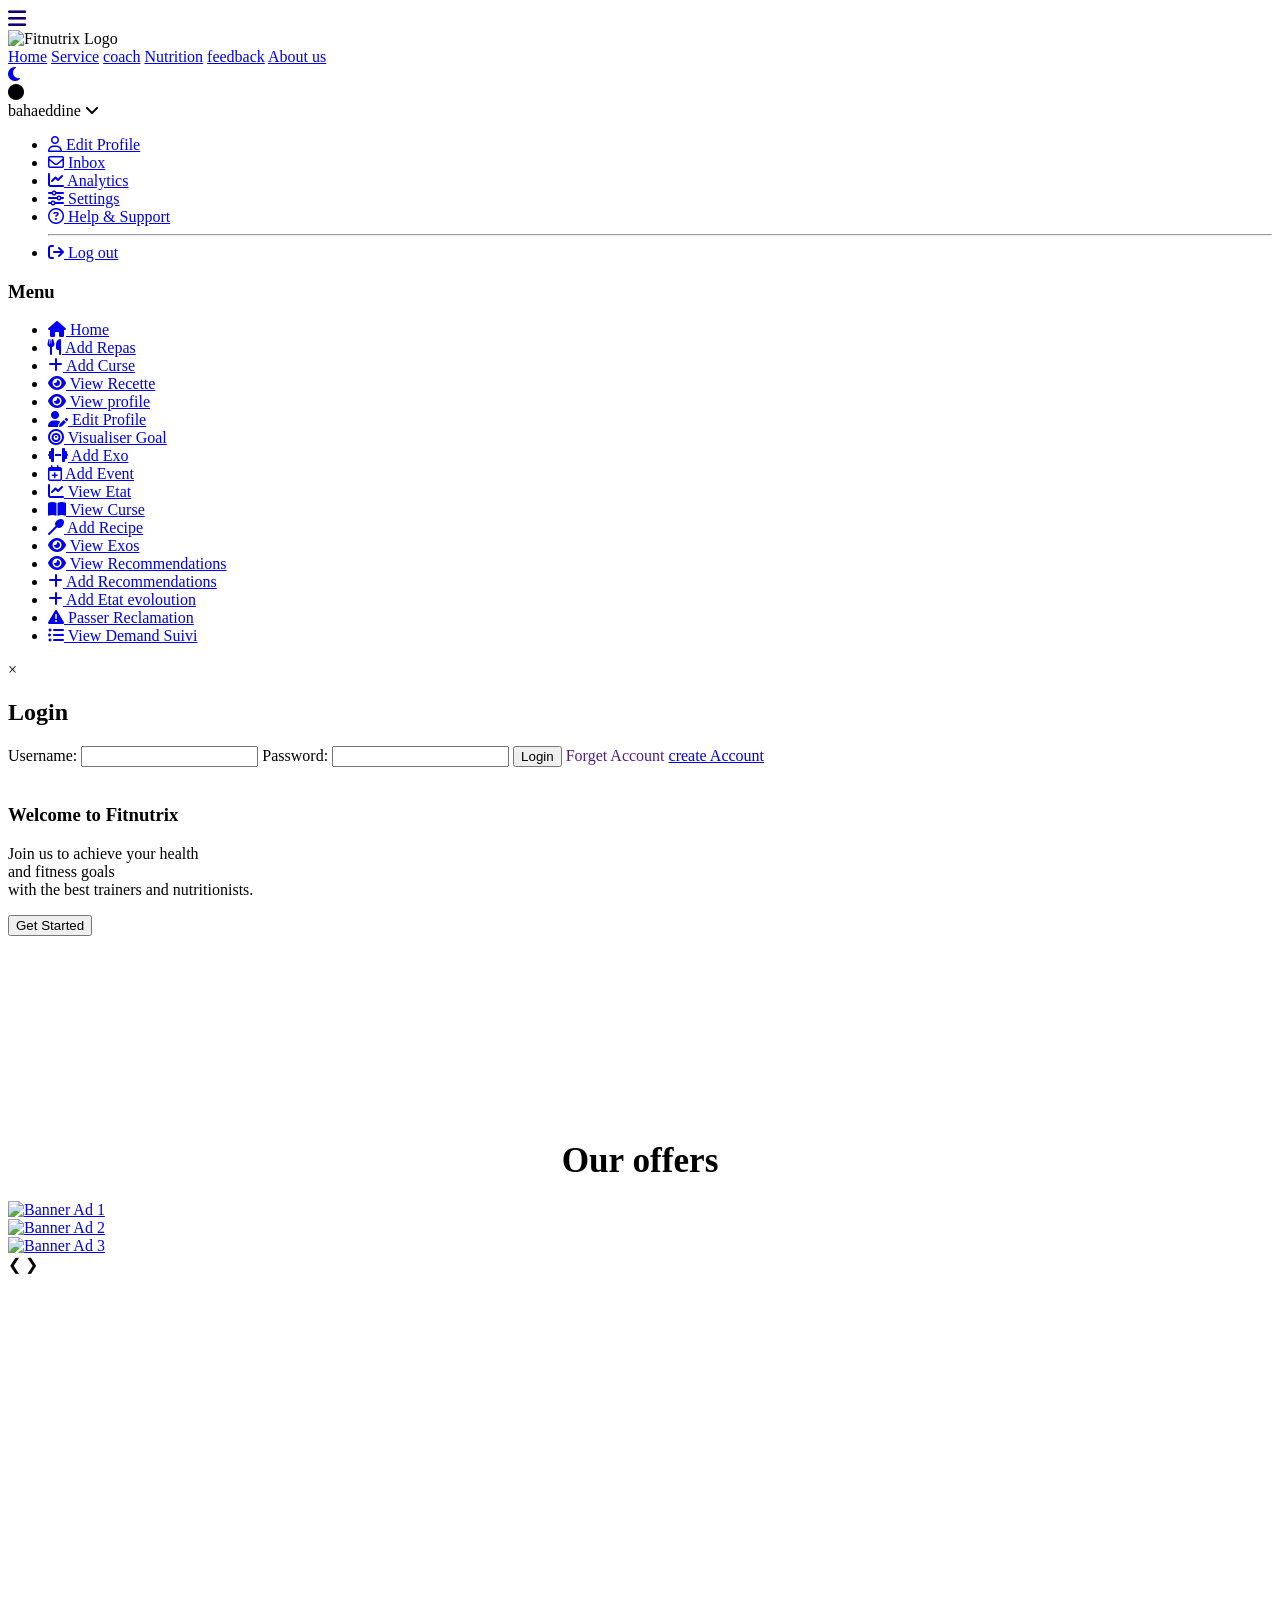
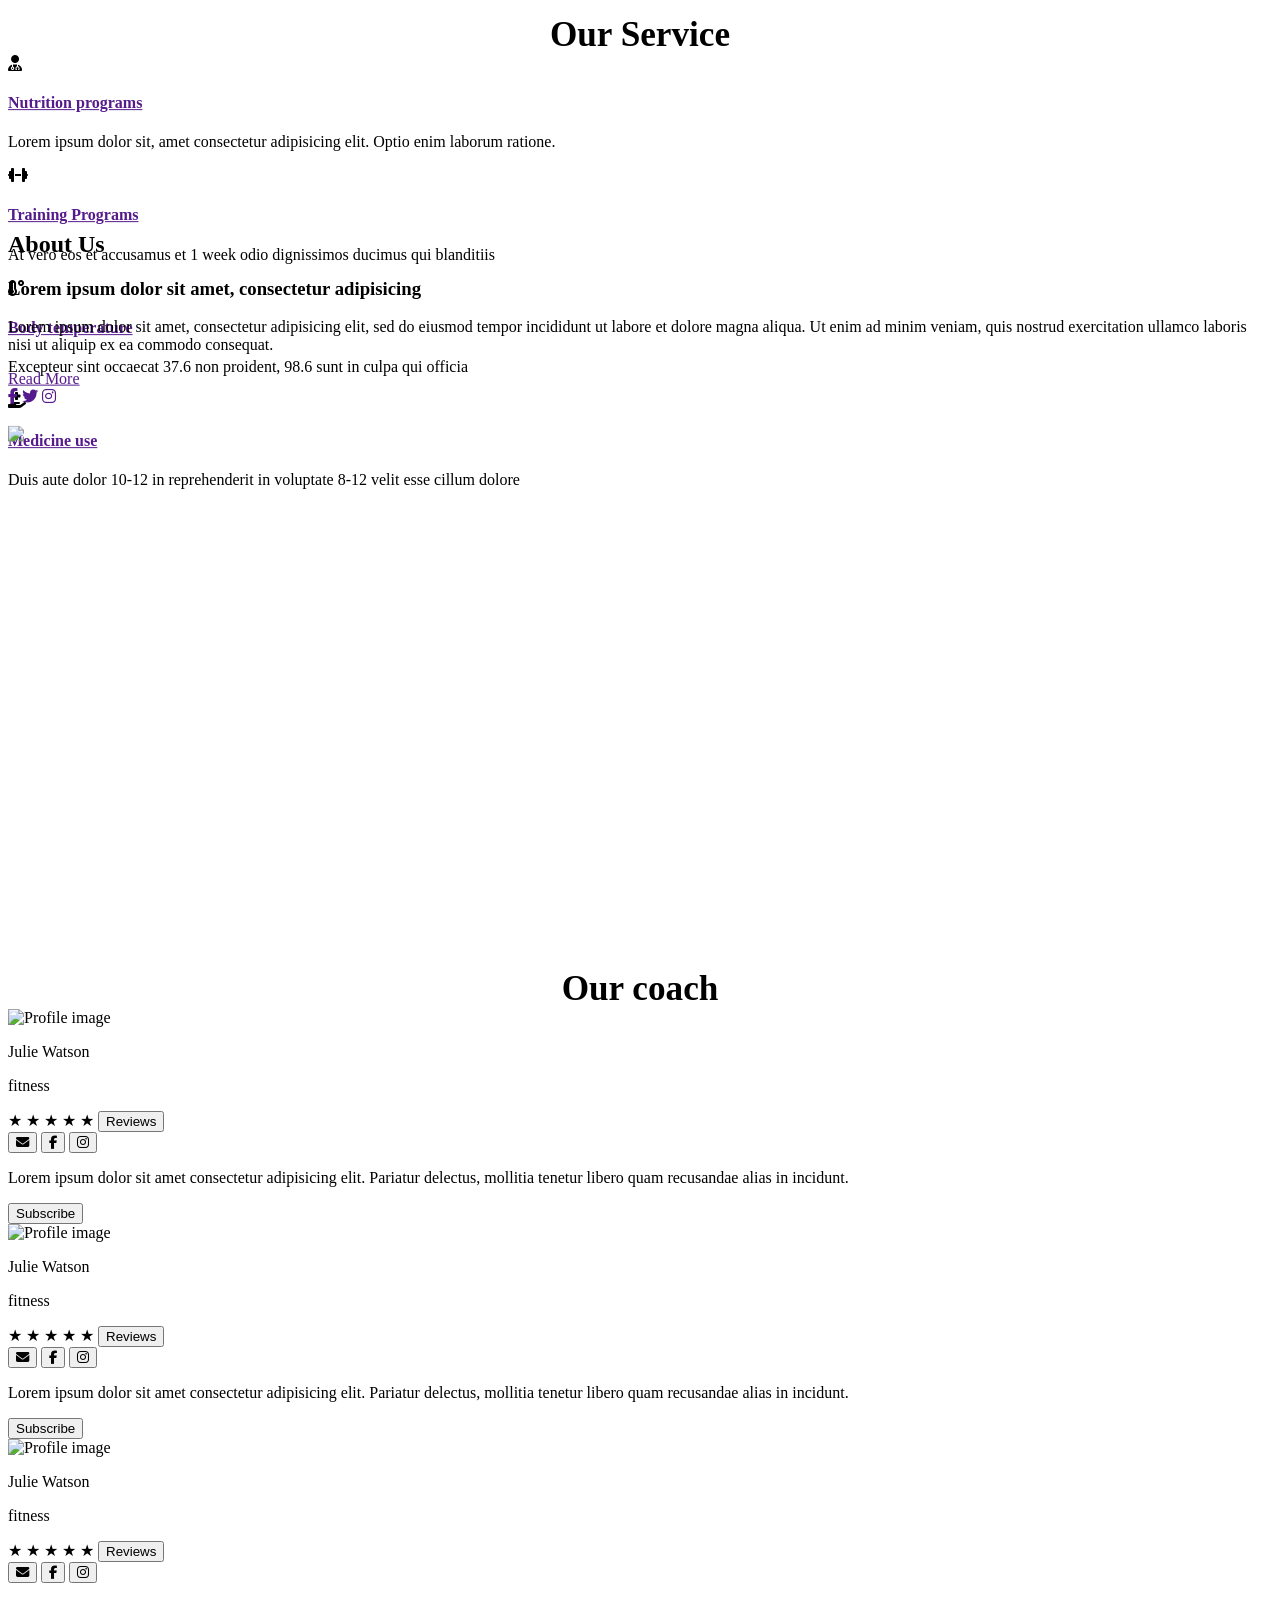
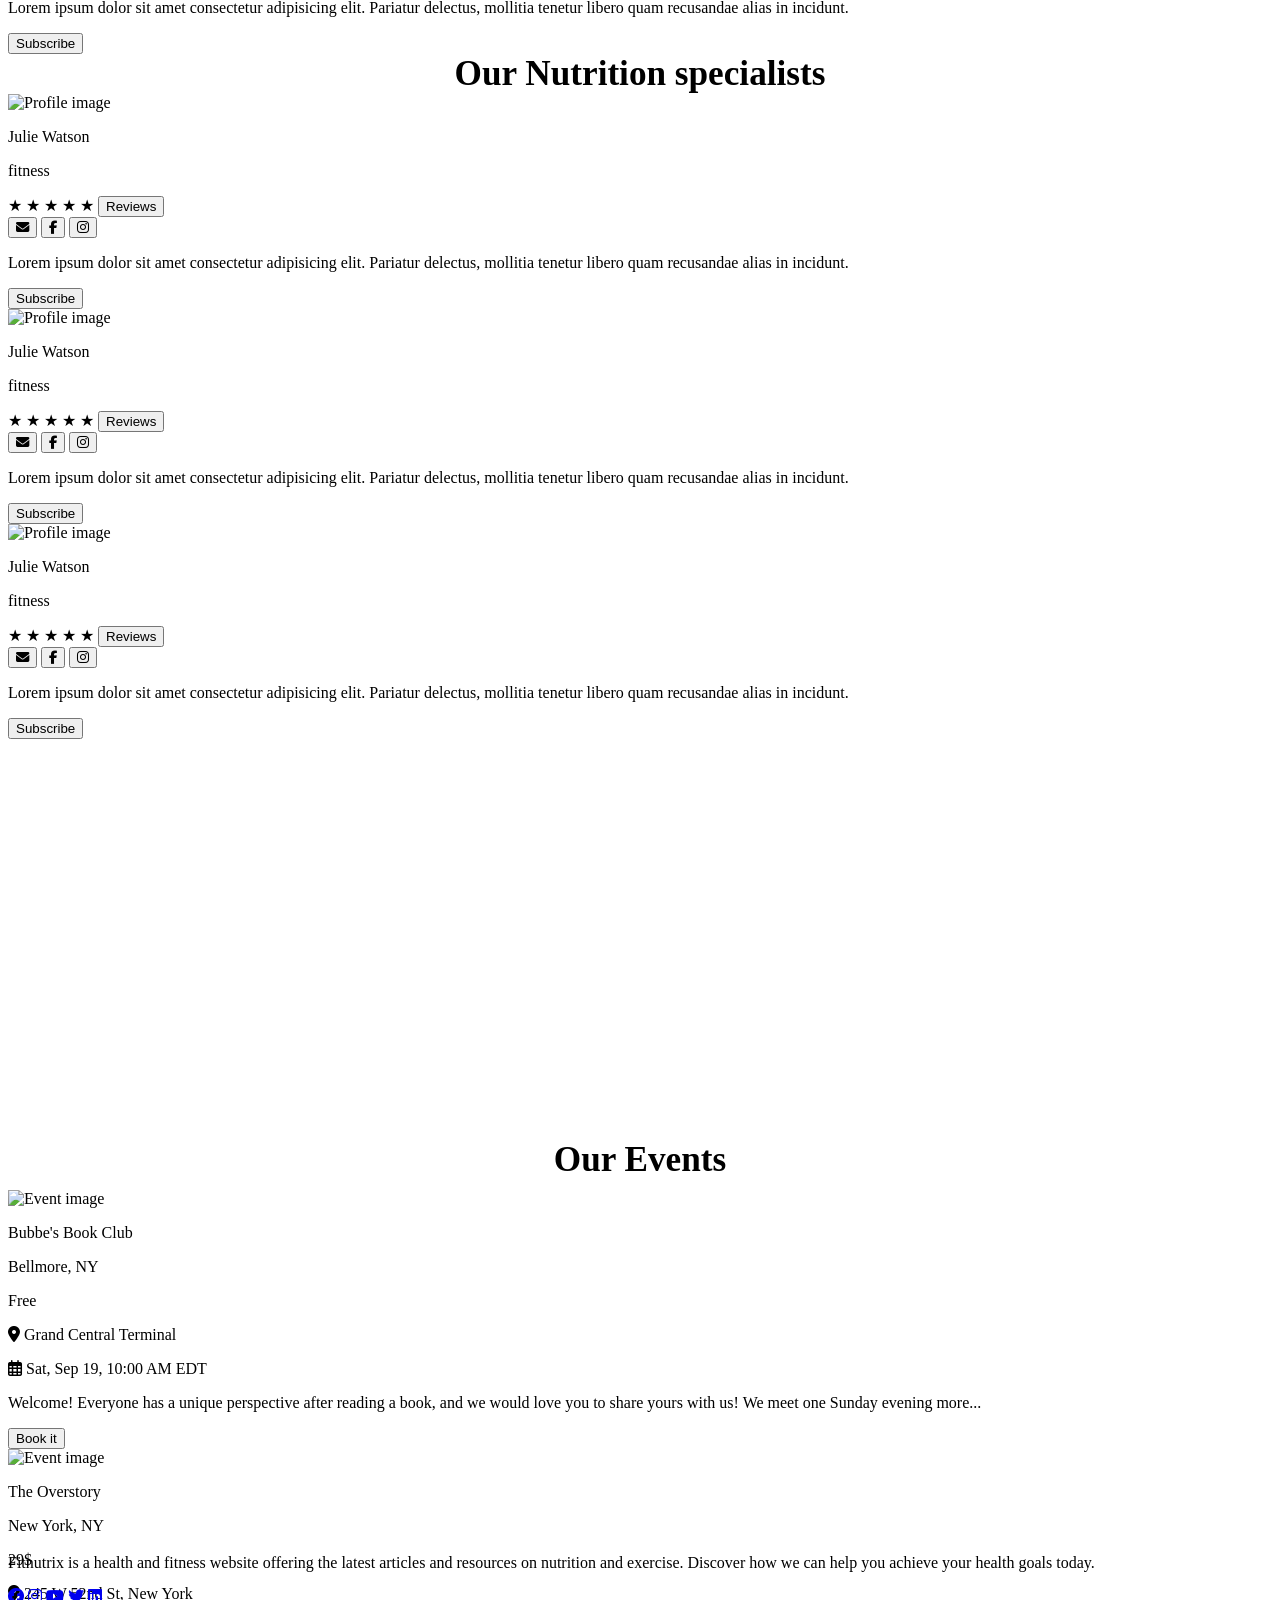
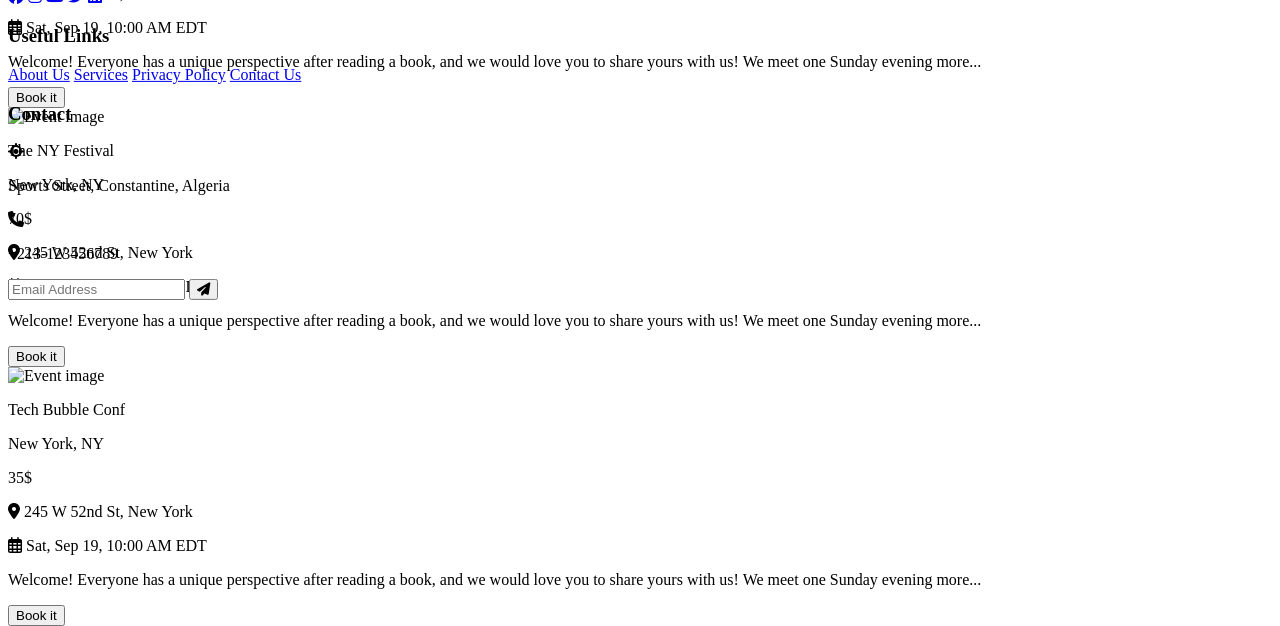
==== index user.html @ 0c9fa0c2 "Add files via upload" ====
<!DOCTYPE html>
<html lang="en">

<head>
  <meta charset="UTF-8">
  <meta name="viewport" content="width=device-width, initial-scale=1.0">
  <link href='https://unpkg.com/css.gg@2.0.0/icons/css/log-in.css' rel='stylesheet'>
  <link href='https://unpkg.com/css.gg@2.0.0/icons/css/user-add.css' rel='stylesheet'>
  <link rel="preconnect" href="https://fonts.googleapis.com">
  <link rel="preconnect" href="https://fonts.gstatic.com" crossorigin>
  <link
    href="https://fonts.googleapis.com/css2?family=Acme&family=Playfair+Display:ital,wght@0,400..900;1,400..900&display=swap"
    rel="stylesheet">
  <link rel="stylesheet" href="https://cdnjs.cloudflare.com/ajax/libs/font-awesome/6.4.0/css/all.min.css">
  <link rel="stylesheet" href="https://unpkg.com/aos@next/dist/aos.css" />

  <link rel="stylesheet" href="/styles/style.css">
  <link rel="shortcut icon" href="/svg/logo.svg" type="image/x-icon">
  <title>Fitnutrix</title>
</head>

<body>
  <header>
    <div class="logomenu">
      <div id="menu-bar" style="z-index: 1000;"><i class="fas fa-bars" style="color: rgb(21, 1, 109);
        font-size: 1.3em;"></i>
        </div>
      <img src="/svg/logo.svg" alt="Fitnutrix Logo" class="logo">

    </div>
  
    
    
    <nav>
      <a href="#home">Home</a>
      <a href="#service">Service</a>
      <a href="#products">coach</a>
      <a href="#products">Nutrition</a>
      <a href="#products">feedback</a>
      <a href="#about">About us</a>
    </nav>

    <div class="profile-dropdown">
      <a href="#" id="mode-toggle" style="text-decoration: none;">
        <i class="fas fa-moon"></i> <!-- أيقونة الوضع الليلي -->
      </a>
      <div onclick="toggle()" class="profile-dropdown-btn">
        <div class="profile-img">
          <i class="fa-solid fa-circle"></i>
        </div>

        <span>bahaeddine
          <i class="fa-solid fa-angle-down"></i>
        </span>
      </div>

      <ul class="profile-dropdown-list">
        <li class="profile-dropdown-list-item">
          <a href="#">
            <i class="fa-regular fa-user"></i>
            Edit Profile
          </a>
        </li>

        <li class="profile-dropdown-list-item">
          <a href="#">
            <i class="fa-regular fa-envelope"></i>
            Inbox
          </a>
        </li>

        <li class="profile-dropdown-list-item">
          <a href="#">
            <i class="fa-solid fa-chart-line"></i>
            Analytics
          </a>
        </li>

        <li class="profile-dropdown-list-item">
          <a href="#">
            <i class="fa-solid fa-sliders"></i>
            Settings
          </a>
        </li>

        <li class="profile-dropdown-list-item">
          <a href="#">
            <i class="fa-regular fa-circle-question"></i>
            Help & Support
          </a>
        </li>
        <hr />

        <li class="profile-dropdown-list-item">
          <a href="#">
            <i class="fa-solid fa-arrow-right-from-bracket"></i>
            Log out
          </a>
        </li>
      </ul>
     
    </div>
  
  </header>
  <aside class="sidebar">

    <div class="sidebar-header">
      
            <h3>Menu</h3>

        </span>
    </div>
    <ul class="sidebar-menu">
      <li><a href="/user/index user.html"><i class="fas fa-home"></i> Home</a></li>
      <li><a href="/client interface/add repas.html"><i class="fas fa-utensils"></i> Add Repas</a></li>
      <li><a href="/client interface/ajouter curse.html"><i class="fas fa-plus"></i> Add Curse</a></li>
      <li><a href="/client interface/consulter les recette.html"><i class="fas fa-eye"></i> View Recette</a></li>
    <li><a href="/specialiste/consulter client profil.html"><i class="fas fa-eye"></i> View profile</a></li>
      <li><a href="/client interface/son profile.html"><i class="fas fa-user-edit"></i> Edit Profile</a></li>
      <li><a href="/client interface/visualiser goals.html"><i class="fas fa-bullseye"></i> Visualiser Goal</a>
      </li>
      <li><a href="/specialiste/coach/add  exo.html"><i class="fas fa-dumbbell"></i> Add Exo</a></li>
      <li><a href="/specialiste/planification Event.html"><i class="far fa-calendar-plus"></i> Add Event</a></li>
      <li><a href="/specialiste/consulter evolution.html"><i class="fas fa-chart-line"></i> View Etat</a></li>
      <li><a href="/specialiste/nutriontiniste/consulter curse.html"><i class="fas fa-book-open"></i> View
              Curse</a></li>
      <li><a href="/specialiste/nutriontiniste/add recipe.html"><i class="fas fa-utensil-spoon"></i> Add
              Recipe</a></li>
      <li><a href="/client interface/view exo.html"><i class="fas fa-eye"></i> View Exos</a></li>
      <li><a href="/client interface/consulter recomendation.html"><i class="fas fa-eye"></i> View
              Recommendations</a></li>
      <li><a href="/specialiste/add recomendation.html"><i class="fas fa-plus"></i> Add Recommendations</a></li>
      <li><a href="/client interface/save etat.html"><i class="fas fa-plus"></i> Add Etat evoloution</a></li>
      <li><a href="/specialiste/passer reclmation.html"><i class="fas fa-exclamation-triangle"></i> Passer
              Reclamation</a></li>
      <li><a href="/specialiste/view demend suivi .html"><i class="fas fa-list-ul"></i> View Demand Suivi</a></li>
  </ul>

</aside>
 
  <main>
    <div class="chose" id="choose-inscription" style="display: none;">
      <span class="close-btn">&times;</span>
      <a href="sing up client.html"><button>as client</button></a>
      <a href="singup coach.html"><button>as specialists</button></a>
      <a href="signup admin.html"><button>as admin</button></a>
    </div>
    <div class="login-form" id="login-form">
      <span class="close-icon" onclick="closeLoginForm()">&times;</span>
      <h2>Login</h2>
      <form id="login-form">
        <label for="username">Username:</label>
        <input type="text" id="username" name="username" required>
        <label for="password">Password:</label>
        <input type="password" id="password" name="password" required>
        <button type="submit">Login</button>
        <a href="" style="text-decoration: none;" onclick="forgotPassword()">Forget Account</a>
        <a href="sing up.html">create Account</a>
      </form>
      <div class="error-message" id="error-message" style="display: none;"></div>
    </div>

    <div class="intro" >
      <img src="/svg/Online Doctor-rafiki.svg " alt="" class="seqimg">
      <div class="intro-text">
        <h3>Welcome to Fitnutrix</h3>
        <p>
          <div>Join us to achieve your health</div>
          <div>and fitness goals</div>
          <div>with the best trainers and nutritionists.</div>
        </p>
        <button class="get-started-btn">Get Started</button>
      </div>
      <img src="/svg/coah and plyer.svg " alt="" class="firstimg">
    </div>
  </main>
  <br><br><br>
  <section id="banner-ad" data-aos="slide-up">
    <div class="title" style="font-size: 2.2em;
  font-weight: 800;
  text-align: center;
  margin-bottom: 20px;">Our <span class="title-sous">offers</span></div>
    <div class="ad-container">
        <!-- Image Slider -->
        <div class="slideshow-container">
            <!-- Slide 1 -->
            <div class="mySlides fade">
                <a href="#" class="banner-link">
                    <img src="/images/event2.png" alt="Banner Ad 1" class="banner-image">
                </a>
            </div>
            <!-- Slide 2 -->
            <div class="mySlides fade">
                <a href="#" class="banner-link">
                    <img src="/images/event3.png" alt="Banner Ad 2" class="banner-image">
                </a>
            </div>
            <!-- Slide 3 -->
            <div class="mySlides fade">
                <a href="#" class="banner-link">
                    <img src="/images/events.png" alt="Banner Ad 3" class="banner-image">
                </a>
            </div>
        </div>
        <!-- Navigation arrows -->
        <a class="prev" onclick="plusSlides(-1)">&#10094;</a>
        <a class="next" onclick="plusSlides(1)">&#10095;</a>
    </div>
</section>

  <section id="featured-services" class="featured-services" data-aos="slide-up">
    <div class="container">
      <div class="title" style="font-size: 2.2em;
        font-weight: 800;
        text-align: center;">Our <span class="title-sous">Service</span></div>
      <div class="cards">
        <div class="card">
          <div class="service-box">
            <div class="icon"><i class="fas fa-user-md"></i></div>
            <h4 class="title"><a href=""> Nutrition programs </a></h4>
            <p class="description">Lorem ipsum dolor sit, amet consectetur adipisicing elit. Optio enim laborum ratione.</p>
          </div>
        </div>

        <div class="card">
          <div class="service-box">
            <div class="icon"> <i class="fas fa-dumbbell"></i></div>
            <h4 class="title"><a href="">Training Programs</a></h4>
            <p class="description">At vero eos et accusamus et 1 week odio dignissimos ducimus qui blanditiis</p>
          </div>
        </div>

        <div class="card">
          <div class="service-box">
            <div class="icon"><i class="fas fa-temperature-high"></i></div>
            <h4 class="title"><a href="">Body temperature</a></h4>
            <p class="description">Excepteur sint occaecat 37.6 non proident, 98.6 sunt in culpa qui officia</p>
          </div>
        </div>

        <div class="card">
          <div class="service-box">
            <div class="icon"><i class="fas fa-hand-holding-medical"></i></div>
            <h4 class="title"><a href="">Medicine use</a></h4>
            <p class="description">Duis aute dolor 10-12 in reprehenderit in voluptate 8-12 velit esse cillum dolore</p>
          </div>
        </div>
      </div>
    </div>
  </section>
  <section class="section" id="about" data-aos="slide-up">
    <div class="container">
      <div class="content-section">
        <div class="title">
          <h1>About <span class="title-sous">Us</span></h1>
        </div>
        <div class="content">
          <h3>Lorem ipsum dolor sit amet, consectetur adipisicing</h3>
          <p>Lorem ipsum dolor sit amet, consectetur adipisicing elit, sed do eiusmod
            tempor incididunt ut labore et dolore magna aliqua. Ut enim ad minim veniam,
            quis nostrud exercitation ullamco laboris nisi ut aliquip ex ea commodo
            consequat.</p>
          <div class="button">
            <a href="">Read More</a>
          </div>
        </div>
        <div class="social">
          <a href=""><i class="fab fa-facebook-f"></i></a>
          <a href=""><i class="fab fa-twitter"></i></a>
          <a href=""><i class="fab fa-instagram"></i></a>
        </div>
      </div>
      <div class="image-section" data-aos="slide-up">
        <img src="/images/about us.jpg ">
      </div>
    </div>
  </section>
  <br><br><br>
  <section id="trainers" data-aos="slide-up">
    <div class="title" style="font-size: 2.2em;
  font-weight: 800;
  text-align: center;">Our <span class="title-sous">coach</span></div>
    <div class="slide-container">
      <div class="slide-content">
        <div class="card-wrapper">
          <div class="card">
            <div class="card-image">
              <img src="/images/coach1.png" alt="Profile image">
            </div>
            <p class="name">Julie Watson</p>
            <p>fitness</p>
            <div class="ratings">
              <span class="stars">&#9733; &#9733; &#9733; &#9733; &#9733;</span>
              <button class="review-btn" id="reviewBtn">Reviews</button>

            </div>
            <div class="socials">
              <button class="email"><i class="fas fa-envelope"></i></button>
              <button class="facebook"><i class="fab fa-facebook-f"></i></button>
              <button class="instagram"><i class="fab fa-instagram"></i></button>
            </div>
            <p>Lorem ipsum dolor sit amet consectetur adipisicing elit. Pariatur delectus, mollitia tenetur libero quam
              recusandae alias in incidunt.</p>
            <button class="subscribe">Subscribe</button>
          </div>
          <div class="card">
            <div class="card-image">
              <img src="/images/coach3.png" alt="Profile image">
            </div>
            <p class="name">Julie Watson</p>
            <p>fitness</p>
            <div class="ratings">
              <span class="stars">&#9733; &#9733; &#9733; &#9733; &#9733;</span>
              <button class="review-btn" id="reviewBtn">Reviews</button>

            </div>
            <div class="socials">
              <button class="email"><i class="fas fa-envelope"></i></button>
              <button class="facebook"><i class="fab fa-facebook-f"></i></button>
              <button class="instagram"><i class="fab fa-instagram"></i></button>
            </div>
            <p>Lorem ipsum dolor sit amet consectetur adipisicing elit. Pariatur delectus, mollitia tenetur libero quam
              recusandae alias in incidunt.</p>
            <button class="subscribe">Subscribe</button>
          </div>
          <div class="card">
            <div class="card-image">
              <img src="/images/coach2.png" alt="Profile image">
            </div>
            <p class="name">Julie Watson</p>
            <p>fitness</p>
            <div class="ratings">
              <span class="stars">&#9733; &#9733; &#9733; &#9733; &#9733;</span>
              <button class="review-btn" id="reviewBtn">Reviews</button>
            </div>
            <div class="socials">
              <button class="email"><i class="fas fa-envelope"></i></button>
              <button class="facebook"><i class="fab fa-facebook-f"></i></button>
              <button class="instagram"><i class="fab fa-instagram"></i></button>
            </div>
            <p>Lorem ipsum dolor sit amet consectetur adipisicing elit. Pariatur delectus, mollitia tenetur libero quam
              recusandae alias in incidunt.</p>
            <button class="subscribe">Subscribe</button>
          </div>
          <!-- Add more cards here -->
        </div>
      </div>
    </div>
  </section>

  <section id="nutritionists" data-aos="slide-up">
    <div class="title" style="font-size: 2.2em;
  font-weight: 800;
  text-align: center;">Our <span class="title-sous">Nutrition specialists</span></div>
    <div class="slide-container">
      <div class="slide-content">
        <div class="card-wrapper">
          <div class="card">
            <div class="card-image">
              <img src="/images/medcin1.png" alt="Profile image">
            </div>
            <p class="name">Julie Watson</p>
            <p>fitness</p>
            <div class="ratings">
              <span class="stars">&#9733; &#9733; &#9733; &#9733; &#9733;</span>
              <button class="review-btn" id="reviewBtn">Reviews</button>

            </div>
            <div class="socials">
              <button class="email"><i class="fas fa-envelope"></i></button>
              <button class="facebook"><i class="fab fa-facebook-f"></i></button>
              <button class="instagram"><i class="fab fa-instagram"></i></button>
            </div>
            <p>Lorem ipsum dolor sit amet consectetur adipisicing elit. Pariatur delectus, mollitia tenetur libero quam
              recusandae alias in incidunt.</p>
            <button class="subscribe">Subscribe</button>
          </div>
          <div class="card">
            <div class="card-image">
              <img src="/images/medcin2.png" alt="Profile image">
            </div>
            <p class="name">Julie Watson</p>
            <p>fitness</p>
            <div class="ratings">
              <span class="stars">&#9733; &#9733; &#9733; &#9733; &#9733;</span>
              <button class="review-btn" id="reviewBtn">Reviews</button>

            </div>
            <div class="socials">
              <button class="email"><i class="fas fa-envelope"></i></button>
              <button class="facebook"><i class="fab fa-facebook-f"></i></button>
              <button class="instagram"><i class="fab fa-instagram"></i></button>
            </div>
            <p>Lorem ipsum dolor sit amet consectetur adipisicing elit. Pariatur delectus, mollitia tenetur libero quam
              recusandae alias in incidunt.</p>
            <button class="subscribe">Subscribe</button>
          </div>
          <div class="card">
            <div class="card-image">
              <img src="/images/medcin3.png" alt="Profile image">
            </div>
            <p class="name">Julie Watson</p>
            <p>fitness</p>
            <div class="ratings">
              <span class="stars">&#9733; &#9733; &#9733; &#9733; &#9733;</span>
              <button class="review-btn" id="reviewBtn">Reviews</button>

            </div>
            <div class="socials">
              <button class="email"><i class="fas fa-envelope"></i></button>
              <button class="facebook"><i class="fab fa-facebook-f"></i></button>
              <button class="instagram"><i class="fab fa-instagram"></i></button>
            </div>
            <p>Lorem ipsum dolor sit amet consectetur adipisicing elit. Pariatur delectus, mollitia tenetur libero quam
              recusandae alias in incidunt.</p>
            <button class="subscribe">Subscribe</button>
          </div>
          <!-- Add more cards here -->
        </div>
      </div>
    </div>
  </section>
  <section id="events" data-aos="slide-up">
    <div class="title" style="font-size: 2.2em;
  font-weight: 800;
  text-align: center;
  padding-bottom: 10px;">Our <span class="title-sous">Events</span></div>
    <div class="container-event">
      <div class="item-container">
        <div class="img-container">
          <img src="/images/Event1.png" alt="Event image">
        </div>

        <div class="body-container">
          <div class="overlay"></div>

          <div class="event-info">
            <p class="title-event">Bubbe's Book Club</p>
            <div class="separator"></div>
            <p class="info">Bellmore, NY</p>
            <p class="price">Free</p>

            <div class="additional-info">
              <p class="info">
                <i class="fas fa-map-marker-alt"></i>
                Grand Central Terminal
              </p>
              <p class="info">
                <i class="far fa-calendar-alt"></i>
                Sat, Sep 19, 10:00 AM EDT
              </p>

              <p class="info description">
                Welcome! Everyone has a unique perspective after reading a book, and we would love you
                to share yours with us! We meet one Sunday evening <span>more...</span>
              </p>
            </div>
          </div>
          <button class="action">Book it</button>
        </div>
      </div>

      <div class="item-container" >
        <div class="img-container">
          <img src="/images/Events2.png" alt="Event image">
        </div>

        <div class="body-container">
          <div class="overlay"></div>

          <div class="event-info">
            <p class="title-event">The Overstory</p>
            <div class="separator"></div>
            <p class="info">New York, NY</p>
            <p class="price">29$</p>

            <div class="additional-info">
              <p class="info">
                <i class="fas fa-map-marker-alt"></i>
                245 W 52nd St, New York
              </p>
              <p class="info">
                <i class="far fa-calendar-alt"></i>
                Sat, Sep 19, 10:00 AM EDT
              </p>

              <p class="info description">
                Welcome! Everyone has a unique perspective after reading a book, and we would love you
                to share yours with us! We meet one Sunday evening <span>more...</span>
              </p>
            </div>
          </div>
          <button class="action">Book it</button>
        </div>
      </div>

      <div class="item-container">
        <div class="img-container">
          <img src="/images/Events2.png" alt="Event image">
        </div>

        <div class="body-container">
          <div class="overlay"></div>

          <div class="event-info">
            <p class="title-event">The NY Festival</p>
            <div class="separator"></div>
            <p class="info">New York, NY</p>
            <p class="price">70$</p>

            <div class="additional-info">
              <p class="info">
                <i class="fas fa-map-marker-alt"></i>
                245 W 52nd St, New York
              </p>
              <p class="info">
                <i class="far fa-calendar-alt"></i>
                Sat, Sep 19, 10:00 AM EDT
              </p>

              <p class="info description">
                Welcome! Everyone has a unique perspective after reading a book, and we would love you
                to share yours with us! We meet one Sunday evening <span>more...</span>
              </p>
            </div>
          </div>
          <button class="action">Book it</button>
        </div>
      </div>

      <div class="item-container">
        <div class="img-container">
          <img src="/images/Event-Poster-Templates-36.png" alt="Event image">
        </div>

        <div class="body-container">
          <div class="overlay"></div>

          <div class="event-info">
            <p class="title-event">Tech Bubble Conf</p>
            <div class="separator"></div>
            <p class="info">New York, NY</p>
            <p class="price">35$</p>

            <div class="additional-info">
              <p class="info">
                <i class="fas fa-map-marker-alt"></i>
                245 W 52nd St, New York
              </p>
              <p class="info">
                <i class="far fa-calendar-alt"></i>
                Sat, Sep 19, 10:00 AM EDT
              </p>

              <p class="info description">
                Welcome! Everyone has a unique perspective after reading a book, and we would love you
                to share yours with us! We meet one Sunday evening <span>more...</span>
              </p>
            </div>
          </div>
          <button class="action">Book it</button>
        </div>
      </div>
    </div>
  </section>

  <footer data-aos="slide-up">
    <div class="containere">
      <div class="row">
        <div class="col" id="company">
          <img src="/svg/logo.svg" alt="" class="logo">
          <p>
            Fitnutrix is a health and fitness website offering the latest articles and resources on nutrition and
            exercise. Discover how we can help you achieve your health goals today.
          </p>
          <div class="social">
            <a href="#"><i class="fab fa-facebook"></i></a>
            <a href="#"><i class="fab fa-instagram"></i></a>
            <a href="#"><i class="fab fa-youtube"></i></a>
            <a href="#"><i class="fab fa-twitter"></i></a>
            <a href="#"><i class="fab fa-linkedin"></i></a>
          </div>
        </div>

        <div class="col" id="useful-links">
          <h3>Useful Links</h3>
          <div class="links">
            <a href="#">About Us</a>
            <a href="#">Services</a>
            <a href="#">Privacy Policy</a>
            <a href="#">Contact Us</a>
          </div>
        </div>

        <div class="col" id="contact">
          <h3>Contact</h3>
          <div class="contact-details">
            <i class="fa fa-location"></i>
            <p>Sports Street, Constantine, Algeria</p>
          </div>
          <div class="contact-details">
            <i class="fa fa-phone"></i>
            <p>+213-123456789</p>
          </div>
        </div>
      </div>

      <div class="row">
        <div class="form">
          <form action="">
            <input type="email" placeholder="Email Address">
            <button><i class="fa fa-paper-plane"></i></button>
          </form>
        </div>
      </div>
    </div>
  </footer>

  <script>
    // demende inscription //
    const inscriptionButton = document.getElementById('inscription-button');
    const chooseInscription = document.getElementById('choose-inscription');
    const closeBtn = chooseInscription.querySelector('.close-btn');
    closeBtn.addEventListener('click', function() {
      chooseInscription.style.display = 'none';
    });
    inscriptionButton.addEventListener('click', function() {
      chooseInscription.style.display = 'block';
    });
    ///end *****************************///    
    document.getElementById("login-button").addEventListener("click", function() {
      document.getElementById("login-form").style.display = "block";
    });
    // Function to close login form
    function closeLoginForm() {
      document.getElementById("login-form").style.display = "none";
    }
    // Function to handle forgot password
    function forgotPassword() {
      alert("Please contact support to reset your password.");
    }
    // Form submission handling
    document.getElementById("login-form").addEventListener("submit", function(event) {
      event.preventDefault(); // Prevent form submission
      // Get form inputs
      var username = document.getElementById("username").value;
      var password = document.getElementById("password").value;
      // Check if username and password are correct (for demonstration purposes)
      if (username === "admin" && password === "password") {
        // Redirect to dashboard or perform any other action
        alert("Login successful! Redirecting...");
        window.location.href = "dashboard.html"; // Change the URL to the dashboard page
      } else {
        // Show error message
        document.getElementById("error-message").innerText = "Invalid username or password. Please try again.";
        document.getElementById("error-message").style.display = "block";
      }
    });
  </script>
  <script>
    // استهداف الزر بواسطة الهوية (ID)
    var reviewBtn = document.getElementById('reviewBtn');
  
    // إضافة مستمع حدث النقر
    reviewBtn.addEventListener('click', function() {
      // توجيه المستخدم إلى الصفحة الأخرى عند النقر على الزر
      window.location.href = '/user/add feddbackuser.html'; // قم بتغيير 'reviews.html' إلى عنوان URL الفعلي للصفحة الأخرى
    });
  </script>
  <script src="/js/dark mode.js "></script>
  <script src="/js/toglle.js"></script>
  <script src="/js/slider image .js"></script>
  <script src="/js/menu bar.js"></script>
  <script src="https://unpkg.com/aos@next/dist/aos.js"></script>
  <script>
    AOS.init({
      offset:100,
      duration:800
    });

    </script>
</body>

</html>
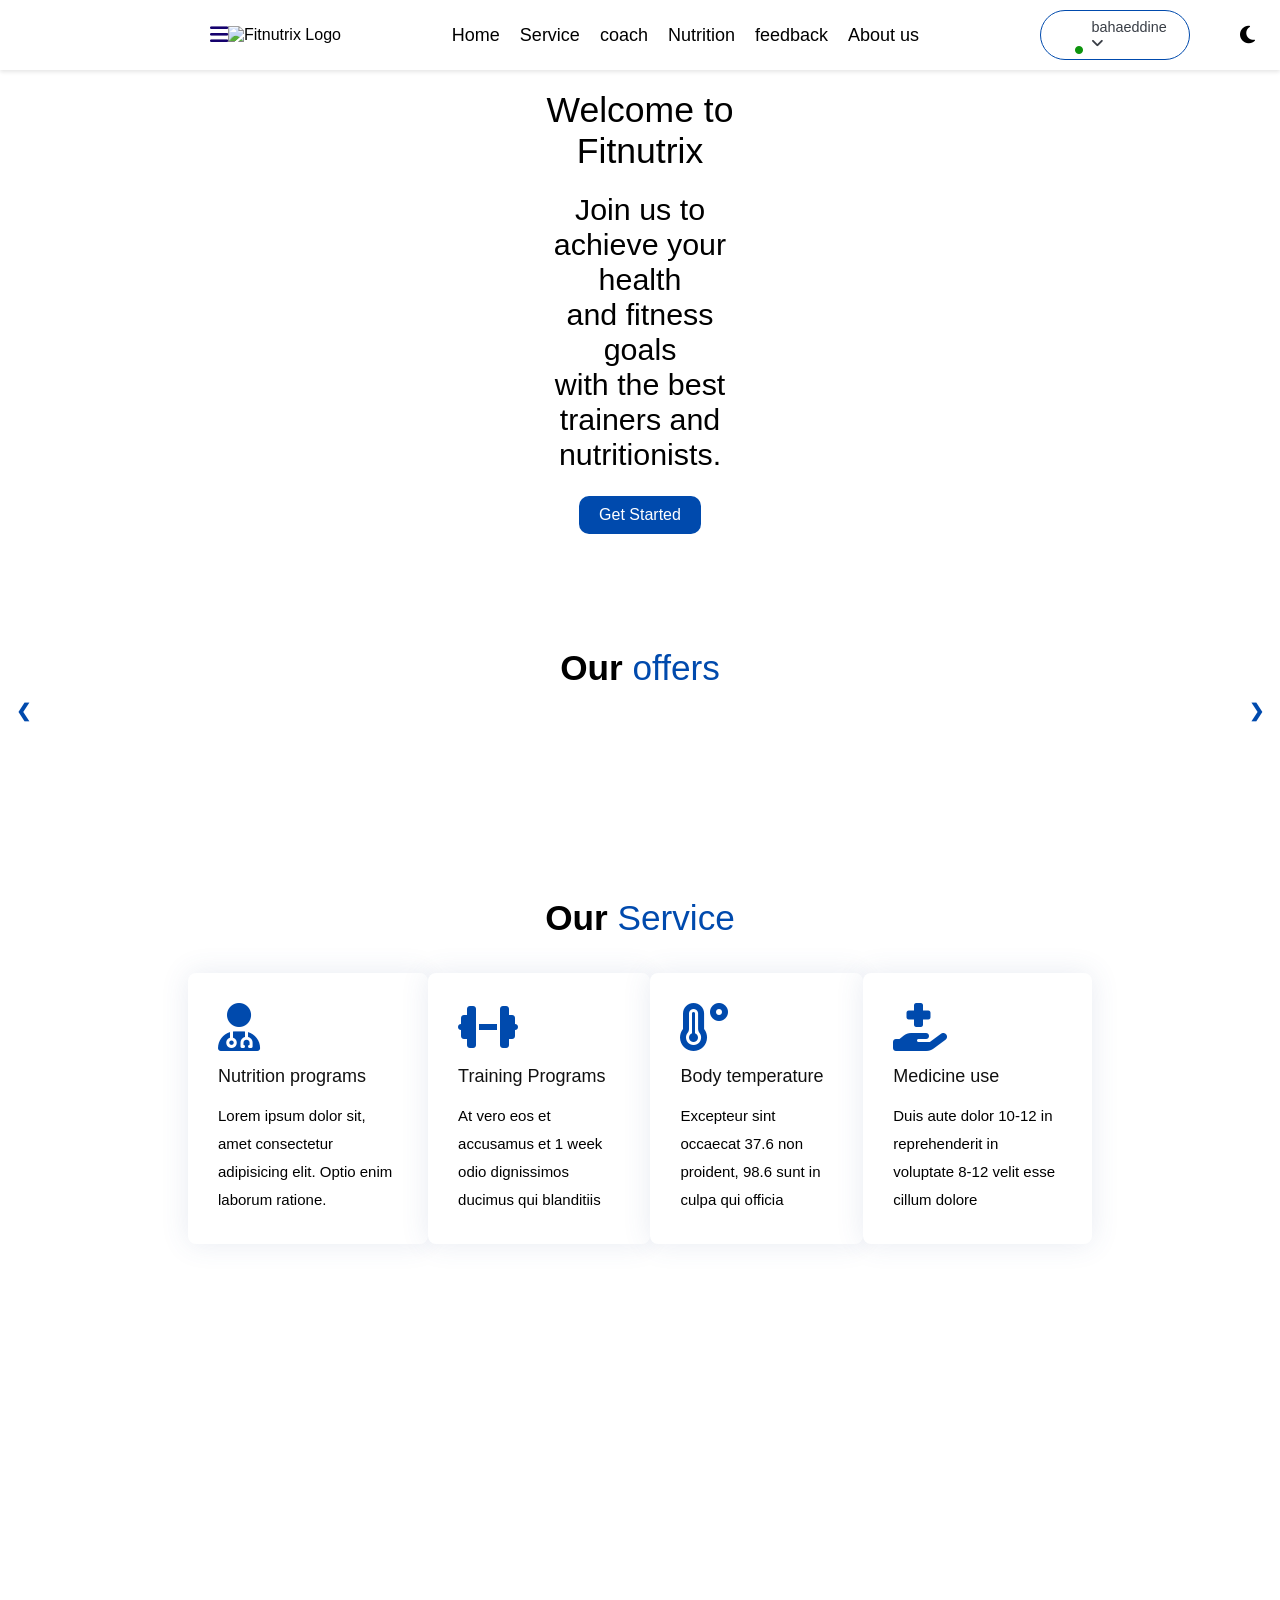
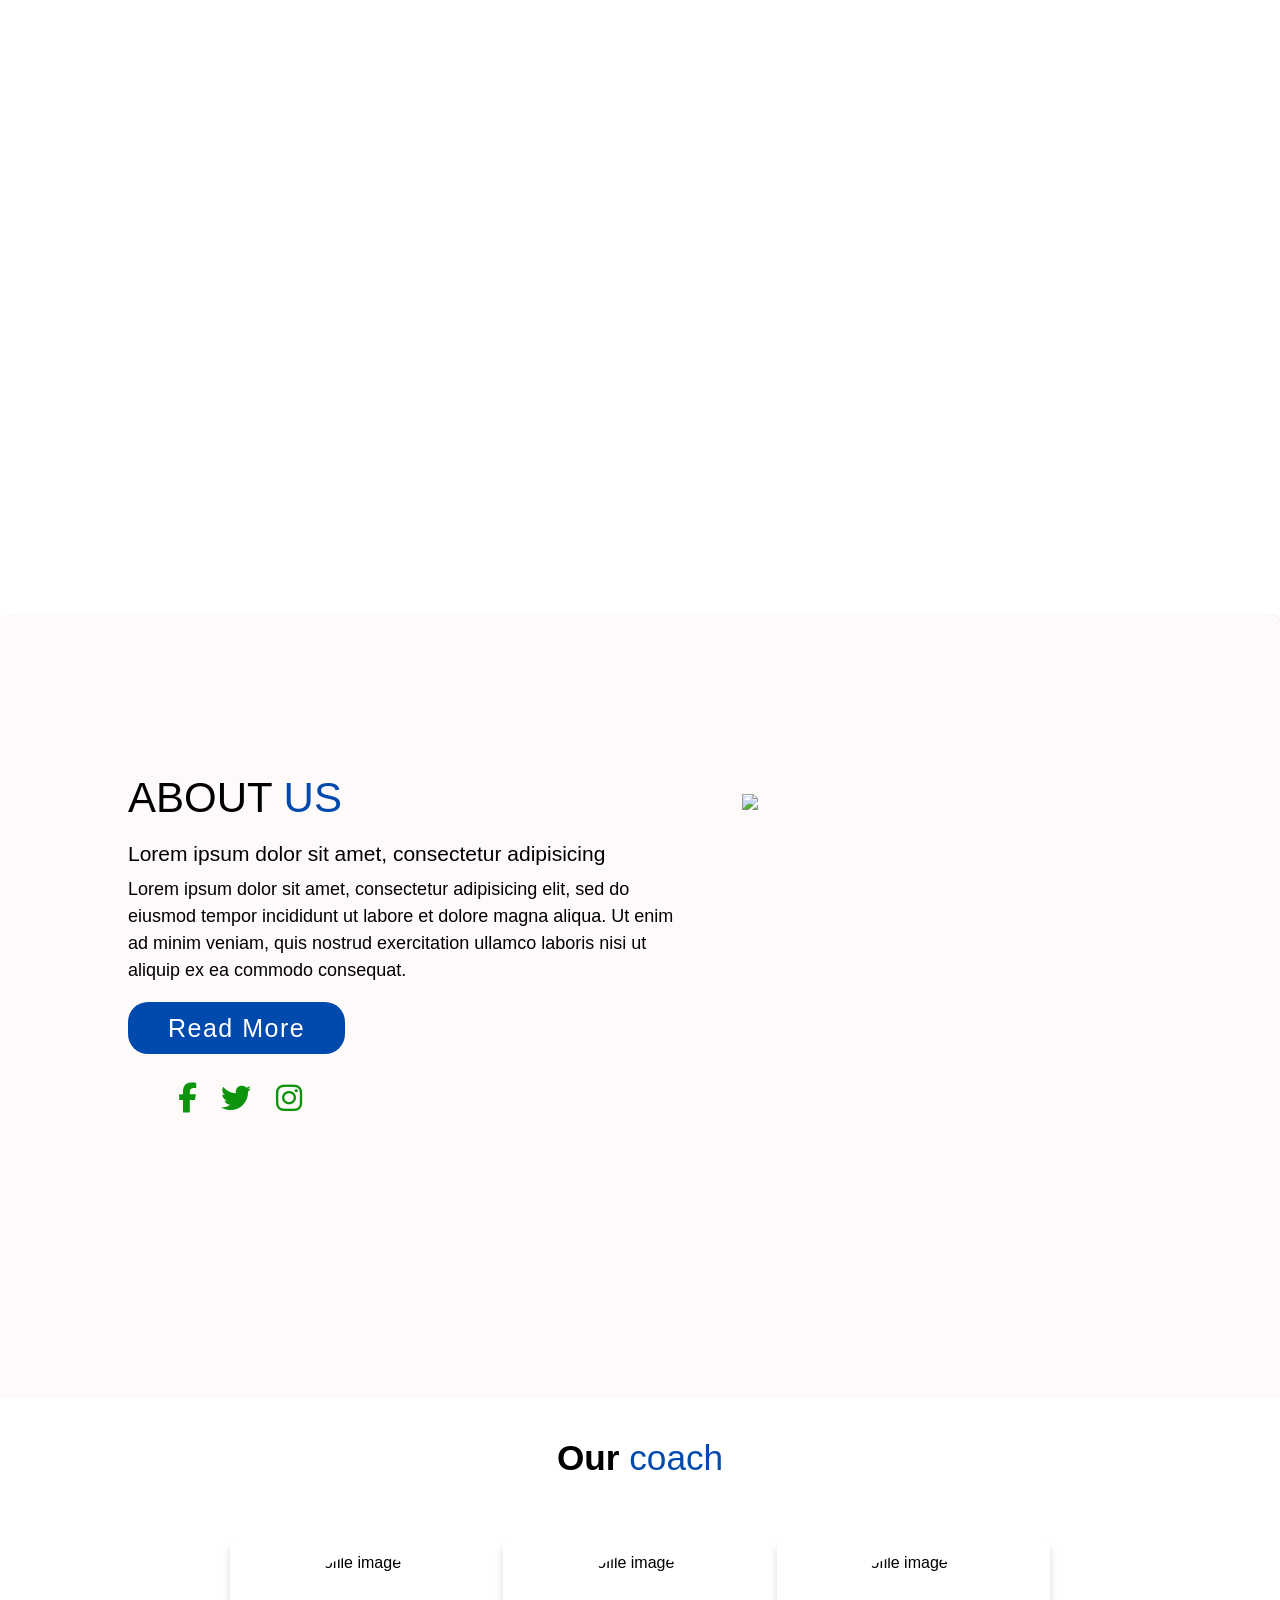
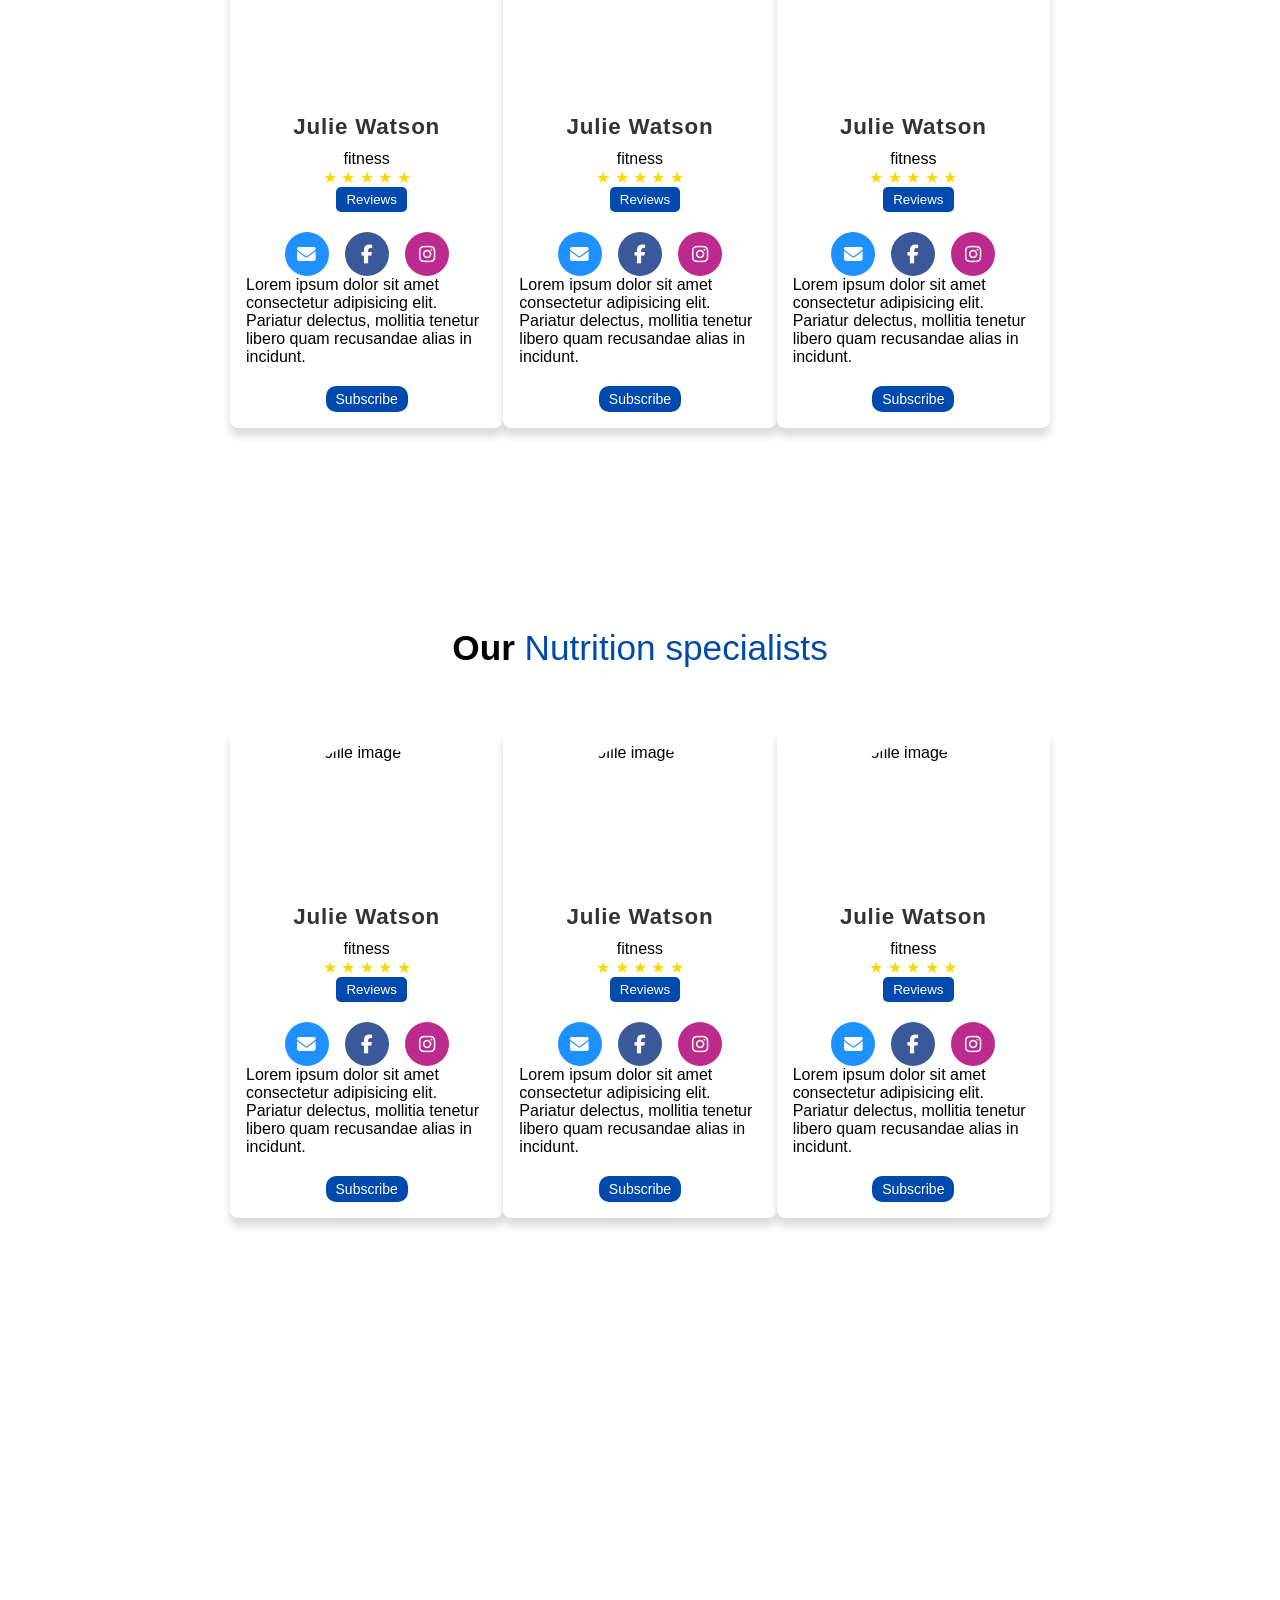
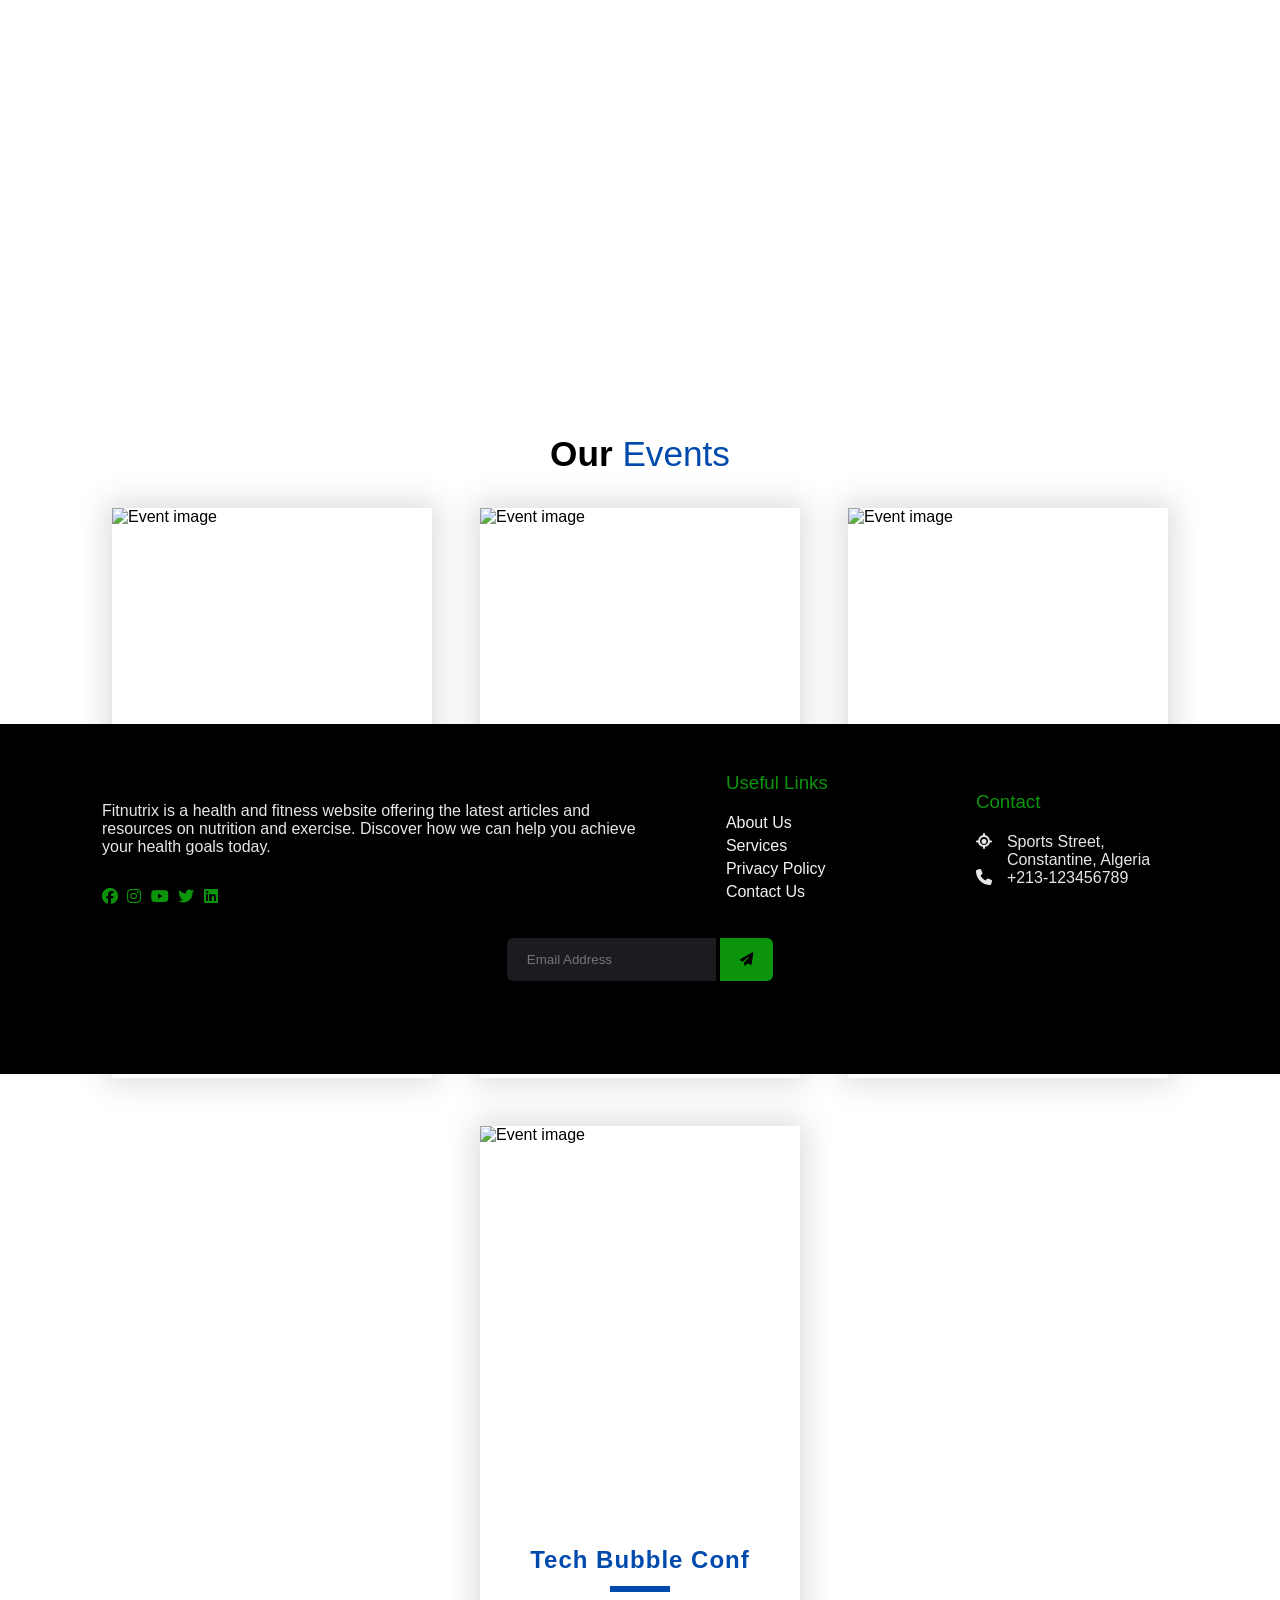
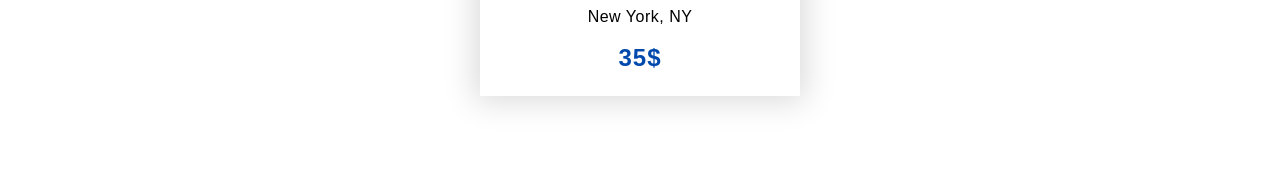
==== commit 9d1771a8: "comit" ====
--- a/index user.html
+++ b/index user.html
@@ -14,7 +14,7 @@
   <link rel="stylesheet" href="https://cdnjs.cloudflare.com/ajax/libs/font-awesome/6.4.0/css/all.min.css">
   <link rel="stylesheet" href="https://unpkg.com/aos@next/dist/aos.css" />
 
-  <link rel="stylesheet" href="/styles/style.css">
+  <link rel="stylesheet" href="style.css">
   <link rel="shortcut icon" href="/svg/logo.svg" type="image/x-icon">
   <title>Fitnutrix</title>
 </head>
--- a/style.css
+++ b/style.css
@@ -0,0 +1,1404 @@
+/* الأنماط العامة */
+@import url('https://fonts.googleapis.com/css2?family=Alkatra:wght@400..700&display=swap');
+@import url('https://fonts.googleapis.com/css2?family=Playfair+Display:ital,wght@0,400;1,500&family=Poppins:ital,wght@0,100;0,200;0,300;0,400;0,500;0,600;0,700;0,800;0,900;1,100;1,200;1,300;1,400;1,500;1,600;1,700;1,800;1,900&family=Slabo+27px&display=swap');
+
+:root {
+  --primary:#000000;
+  --secondary: #004AAD;
+  --green:#0d940d;
+  --secondary-light: rgba(37, 31, 126, 0.2);
+  --secondary-light-2: rgba(126, 157, 183, 0.1);
+  --white: #fff;
+  --black: #393e46;
+
+  --shadow: 0px 2px 8px 0px var(--secondary-light);
+}
+* {
+    font-family: "Acme", sans-serif;
+    font-weight: 400;
+    font-style: normal;
+    margin: 0;
+    padding: 0;
+    box-sizing: border-box;
+}
+
+body {
+    transition: background-color 0.3s, color 0.3s;
+    background-color: #ffffff;
+    color: #000000;
+}
+
+header {
+    background-color: #fff;
+    padding: 10px 90px;
+    display: flex;
+    justify-content: space-between;
+    align-items: center;
+    box-shadow: 0 2px 4px rgba(0, 0, 0, 0.1);
+}
+
+nav {
+    display: flex;
+}
+
+nav a {
+    text-decoration: none;
+    color: #000000;
+    margin-right: 20px;
+    font-size: 18px;
+    transition: color 0.3s ease;
+}
+
+nav a:hover {
+    color: #0d940d;
+}
+aside {
+  display: none; /* بدايةً سنخفي الـ <aside> */
+}
+.logomenu{
+  display: flex;
+  justify-content: space-between;
+  padding: 0px 10px ;
+  align-items: center;
+  padding-left: 120px;
+}
+/* Sidebar Styles */
+.sidebar {
+  width: 200px;
+  background-color: var(--secondary);
+  color: var(--white);
+  height: 100vh;
+  position: fixed;
+  top: 0;
+  left: 0;
+  overflow-y: auto;
+  z-index: 1;
+}
+
+.sidebar-header {
+  padding: 20px;
+  background-color: var(--secondary);
+  display: flex;
+  align-items: center;
+}
+
+.menu-icon {
+  display: flex;
+  align-items: center;
+}
+
+.menu-icon i {
+  margin-right: 10px;
+}
+
+.sidebar-menu {
+  list-style-type: none;
+  padding: 0;
+  margin: 0;
+}
+
+.sidebar-menu li a {
+  display: block;
+  color: var(--white);
+  text-decoration: none;
+  padding: 15px 20px;
+  transition: background-color 0.3s ease;
+}
+
+.sidebar-menu li a:hover {
+  background-color: var(--primary);
+}
+
+.sidebar-menu li a i {
+  margin-right: 10px;
+}
+
+.profile-dropdown {
+  position: relative;
+  width: fit-content;
+ float: left;
+ z-index: 1;
+}
+
+.profile-dropdown-btn {
+  display: flex;
+  align-items: center;
+  justify-content: space-between;
+  padding-right: 1rem;
+  font-size: 0.9rem;
+  font-weight: 500;
+  width: 150px;
+  border-radius: 50px;
+  color: var(--black);
+  /* background-color: white;
+  box-shadow: var(--shadow); */
+
+  cursor: pointer;
+  border: 1px solid var(--secondary);
+  transition: box-shadow 0.2s ease-in, background-color 0.2s ease-in,
+    border 0.3s;
+}
+
+.profile-dropdown-btn:hover {
+  background-color: var(--secondary-light-2);
+  box-shadow: var(--shadow);
+}
+
+.profile-img {
+  position: relative;
+  width: 3rem;
+  height: 3rem;
+  border-radius: 50%;
+  background: url(/images/customer01.jpg);
+  background-size: cover;
+}
+
+.profile-img i {
+  position: absolute;
+  right: 0;
+  bottom: 0.3rem;
+  font-size: 0.5rem;
+  color: var(--green);
+}
+
+.profile-dropdown-btn span {
+  margin: 0 0.5rem;
+  margin-right: 0;
+}
+
+.profile-dropdown-list {
+  position: absolute;
+  top: 68px;
+  width: 220px;
+  right: 0;
+  background-color: var(--white);
+  border-radius: 10px;
+  max-height: 0;
+  overflow: hidden;
+  box-shadow: var(--shadow);
+  transition: max-height 0.5s;
+}
+
+.profile-dropdown-list hr {
+  border: 0.5px solid var(--green);
+}
+
+.profile-dropdown-list.active {
+  max-height: 500px;
+}
+
+.profile-dropdown-list-item {
+  padding: 0.5rem 0rem 0.5rem 1rem;
+  transition: background-color 0.2s ease-in, padding-left 0.2s;
+}
+
+.profile-dropdown-list-item a {
+  display: flex;
+  align-items: center;
+  text-decoration: none;
+  font-size: 0.9rem;
+  font-weight: 500;
+  color: black;
+}
+
+.profile-dropdown-list-item a i {
+  margin-right: 0.8rem;
+  font-size: 1.1rem;
+  width: 2.3rem;
+  height: 2.3rem;
+  background-color: var(--secondary);
+  color: var(--white);
+  line-height: 2.3rem;
+  text-align: center;
+  margin-right: 1rem;
+  border-radius: 50%;
+  transition: margin-right 0.3s;
+}
+
+.profile-dropdown-list-item:hover {
+  padding-left: 1.5rem;
+  background-color: var(--secondary-light);
+}
+
+.chose {
+  text-decoration: none;
+  position: absolute;
+  top: 60px;
+  right: 20px;
+  background-color: #ffffff;
+  border: 1px solid #cccccc;
+  border-radius: 5px;
+  box-shadow: 0 2px 5px rgba(0, 0, 0, 0.3);
+  padding: 20px;
+  z-index: 1;
+  display: none;
+}
+
+.chose .close-btn {
+  position: absolute;
+  top: -20px;
+  right: 5px;
+  font-size: 40px;
+  color: #000000;
+  cursor: pointer;
+}
+
+.chose .close-btn:hover {
+  color: #000000;
+}
+
+.chose a button {
+  text-decoration: none;
+  display: block;
+  width: 100%;
+  padding: 10px;
+  background-color: #004AAD;
+  color: #ffffff;
+  border: none;
+  border-radius: 5px;
+  cursor: pointer;
+  margin-bottom: 5px;
+  transition: background-color 0.3s ease;
+}
+
+.chose a button:hover {
+  background-color: #062247;
+}
+
+.loginsignup {
+    display: flex;
+    align-items: center;
+}
+
+.loginsignup button,
+.loginsignup a {
+    background-color: #004AAD;
+    border-radius: 10px;
+    border: none;
+    padding: 5px 10px;
+    font-size: 14px;
+    color: #ffffff;
+    text-decoration: none;
+    display: flex;
+    align-items: center;
+    margin-right: 10px;
+    transition: transform 0.3s ease;
+}
+
+.loginsignup button:hover,
+.loginsignup a:hover {
+    transform: scale(1.05);
+}
+
+.loginsignup a i {
+    margin-right: 5px;
+}
+/********************LOGIN FORM*************************/
+.login-form {
+  display: none;
+  /* Hide the login form by default */
+  position: fixed;
+  top: 50%;
+  left: 50%;
+  transform: translate(-50%, -50%);
+  background-color: #fff;
+  padding: 20px;
+  border-radius: 10px;
+  box-shadow: 0 0 10px rgba(0, 0, 0, 0.1);
+  z-index: 1000;
+  width: 300px; /* Set width to prevent stretching */
+  max-width: 90%; /* Set maximum width */
+}
+
+.login-form h2 {
+  margin-bottom: 20px;
+  text-align: center;
+}
+
+.login-form label {
+  display: block;
+  margin-bottom: 10px;
+  font-weight: bold;
+}
+
+.login-form input[type="text"],
+.login-form input[type="password"] {
+  width: 100%;
+  padding: 10px;
+  margin-bottom: 20px;
+  border: 1px solid #ccc;
+  border-radius: 5px;
+}
+
+.login-form button[type="submit"],
+.login-form button[type="button"] {
+  width: 100%;
+  padding: 10px;
+  background-color: #004AAD;
+  color: #fff;
+  border: none;
+  border-radius: 5px;
+  cursor: pointer;
+}
+
+.login-form button[type="submit"]:hover,
+.login-form button[type="button"]:hover {
+  background-color: #062247;
+}
+
+.error-message {
+  color: red;
+  margin-top: 5px;
+}
+
+.close-icon {
+  position: absolute;
+  top: 10px;
+  right: 10px;
+  cursor: pointer;
+}
+/*****END LOGIN FORM****/
+#mode-toggle {
+  position: absolute;
+  float: left;
+    background-color: transparent;
+    border: none;
+    cursor: pointer;
+    outline: none;
+    display: flex;
+    align-items: center;
+    color: #000000;
+}
+
+#mode-toggle i {
+    font-size: 20px;
+    margin-top: 15px;
+    margin-left: 200px;
+}
+
+main{
+    width: 100%;
+}
+
+.intro {
+    width: 100%;
+    display: flex;
+    align-items: center;
+    justify-content: space-between;
+    padding: 20px 450px;
+   
+}
+.firstimg{
+    padding-top: 30px;
+    display: flex;
+    position: absolute;
+    left: 80%;
+    animation: slideAnimation 5s infinite; 
+}
+.seqimg{
+    padding-top: 30px;
+    display: flex;
+    position: absolute;
+    left: 1%;
+    animation: slideAnimation 5s infinite; 
+
+}
+.intro-text {
+    text-align: center;
+    font-size: 1.9em;
+    padding: 0 90px;
+    
+}
+
+@keyframes slideAnimation {
+    0% {
+        transform: translateY(-20px); /* تصعيد بمقدار -20 بكسل */
+    }
+    50% {
+        transform: translateY(20px); /* انزلاق بمقدار 20 بكسل */
+    }
+    100% {
+        transform: translateY(-20px); /* تصعيد مرة أخرى بمقدار -20 بكسل */
+    }
+}
+
+.intro-text p {
+    margin-top: 20px;
+}
+
+.get-started-btn {
+   
+    background-color: #004AAD;
+    border-radius: 10px;
+    border: none;
+    padding: 10px 20px;
+    font-size: 16px;
+    color: #ffffff;
+    text-decoration: none;
+    transition: transform 0.3s ease;
+    cursor: pointer;
+}
+
+.get-started-btn:hover {
+    transform: scale(1.05);
+}
+section {
+    padding: 60px 0;
+    overflow: hidden;
+  }
+
+
+.featured-services {
+    padding: 50px 0;
+}
+.cards {
+    display: flex;
+    justify-content: space-between;
+    padding: 20px 60px;
+}
+
+.featured-services .card {
+    padding: 30px;
+    position: relative;
+    overflow: hidden;
+    background: #fff;
+    box-shadow: 0 0 29px 0 rgba(68, 88, 144, 0.12);
+    transition: all 0.3s ease-in-out;
+    border-radius: 8px;
+    z-index: 1;
+}
+
+.featured-services .card::before {
+    content: '';
+    position: absolute;
+    background: #d9f1f2;
+    right: 0;
+    left: 0;
+    bottom: 0;
+    top: 100%;
+    transition: all 0.3s;
+    z-index: -1;
+}
+
+.featured-services .card:hover::before {
+    background: #004AAD;
+    top: 0;
+    border-radius: 0px;
+}
+
+.featured-services .icon {
+    margin-bottom: 15px;
+}
+
+.featured-services .icon i {
+    font-size: 48px;
+    line-height: 1;
+    color: #004AAD;
+    transition: all 0.3s ease-in-out;
+}
+
+.featured-services .title {
+    font-weight: 700;
+    margin-bottom: 15px;
+    font-size: 18px;
+}
+
+.featured-services .title a {
+    text-decoration: none;
+    color: #111;
+}
+
+.featured-services .description {
+    font-size: 15px;
+    line-height: 28px;
+    margin-bottom: 0;
+}
+
+.featured-services .card:hover .title a, 
+.featured-services .card:hover .description {
+    color: #fff;
+}
+
+.featured-services .card:hover .icon i {
+    color: #fff;
+}
+.section{
+	width: 100%;
+	height: 100vh;
+	background-color: #fffafa;
+  box-shadow: #f0f0f0 1px 1px 1px 1px ;
+  border-radius: 10px;
+  opacity: 0;
+    animation: fadeIn 1s ease forwards;
+}
+@keyframes fadeIn {
+  from {
+      opacity: 0;
+  }
+  to {
+      opacity: 1;
+  }
+}
+.title-sous{
+    color: #004AAD;
+}
+.container{
+	width: 80%;
+	display: block;
+	margin:auto;
+	padding-top: 100px;
+}
+.content-section{
+	float: left;
+	width: 55%;
+}
+.image-section{
+	float: right;
+	width: 40%;
+}
+.image-section img{
+	width: 100%;
+	height: auto;
+}
+.content-section .title{
+	text-transform: uppercase;
+	font-size: 28px;
+}
+.content-section .content h3{
+	margin-top: 20px;
+	color:#000000;
+	font-size: 21px;
+}
+.content-section .content p{
+	margin-top: 10px;
+	font-family: sans-serif;
+	font-size: 18px;
+	line-height: 1.5;
+}
+.content-section .content .button{
+	margin-top: 30px;
+   
+}
+.content-section .content .button a{
+    border-radius: 20px;
+	background-color: #004AAD;
+	padding:12px 40px;
+	text-decoration: none;
+	color:#fff;
+	font-size: 25px;
+	letter-spacing: 1.5px;
+    transition:  0.3 ease-in-out;
+}
+.content-section .content .button a:hover{
+   
+	background-color: #062247;
+	color:#fff;
+}
+.content-section .social{
+	margin: 40px 40px;
+}
+.content-section .social i{
+	color:#0d940d;
+	font-size: 30px;
+	padding:0px 10px;
+}
+.content-section .social i:hover{
+	color:#062247;
+}
+@media screen and (max-width: 768px){
+	.container{
+	width: 80%;
+	display: block;
+	margin:auto;
+	padding-top:50px;
+}
+.content-section{
+	float:none;
+	width:100%;
+	display: block;
+	margin:auto;
+}
+.image-section{
+   
+	float:none;
+	width:100%;
+	
+}
+.image-section img{
+  
+	width: 100%;
+	height: auto;
+	display: block;
+	margin:auto;
+}
+.content-section .title{
+	text-align: center;
+	font-size: 19px;
+}
+.content-section .content .button{
+	text-align: center;
+}
+.content-section .content .button a{
+	padding:9px 30px;
+}
+.content-section .social{
+	text-align: center;
+}
+
+}
+/* Trainer and Nutritionist Cards */
+#trainers {
+  background-color: #ffffff;
+  padding: 40px 0;
+}
+
+.card-wrapper {
+  display: flex;
+  justify-content: space-between;
+  padding: 60px 230px;
+}
+
+.card {
+  background-color: #fff;
+  border-radius: 8px;
+  box-shadow: 0 8px 8px 0 rgba(0, 0, 0, 0.15);
+  padding: 16px;
+  display: flex;
+  flex-direction: column;
+  justify-content: center;
+  align-items: center;
+  transition: transform 0.3s ease-in-out;
+  max-width: 300px; /* Set maximum width */
+}
+
+.card:hover {
+  transform: translateY(-5px);
+  box-shadow: 0 12px 20px -10px rgba(0, 0, 0, 0.3);
+}
+
+.card-image {
+  width: 150px;
+  height: 150px;
+  border-radius: 50%;
+  overflow: hidden;
+  position: relative;
+  transition: transform 0.3s ease-in-out;
+}
+
+.card-image img {
+  width: 100%;
+}
+
+.name {
+  font-size: 1.4em;
+  color: #333; /* Change text color */
+  font-weight: bold;
+  letter-spacing: 0.8px;
+  margin: 10px 0;
+  text-align: center;
+}
+
+.p {
+  line-height: 24px;
+  letter-spacing: 0.5px;
+  margin-bottom: 12px;
+  text-align: center;
+}
+
+.socials {
+  display: flex;
+  align-items: center;
+  justify-content: center;
+  margin-top: 20px;
+}
+
+.email,
+.facebook,
+.instagram {
+  width: 44px;
+  height: 44px;
+  border: none;
+  border-radius: 50%;
+  cursor: pointer;
+  transition: opacity 0.4s;
+  background-color: transparent;
+  overflow: hidden;
+  margin: 0 8px;
+}
+
+.email:hover,
+.facebook:hover,
+.instagram:hover {
+  opacity: 0.8;
+}
+
+.email i,
+.facebook i,
+.instagram i {
+  color: #fff; /* Change icon color */
+  font-size: 1.4em;
+  transition: transform 0.3s ease-in-out;
+}
+
+.email:hover i,
+.facebook:hover i,
+.instagram:hover i {
+  transform: scale(1.2);
+}
+
+.email {
+  background-color: #1E90FF;
+}
+
+.facebook {
+  background-color: #3b5998;
+}
+
+.instagram {
+  background-color: #bc2a8d;
+}
+
+.subscribe {
+  background-color: #004AAD;
+  border-radius: 10px;
+  border: none;
+  padding: 5px 10px;
+  font-size: 14px;
+  color: #ffffff;
+  text-decoration: none;
+  transition: background-color 0.3s, transform 0.3s ease;
+  cursor: pointer;
+  margin-top: 20px;
+}
+
+.subscribe:hover {
+  background-color: #062247;
+}
+
+.ratings {
+  display: contents;
+  align-items: center;
+  justify-content: center; /* Center horizontally */
+  margin-bottom: 12px; /* Add some bottom margin */
+}
+
+.stars {
+  color: #FFD700; /* Change star color */
+}
+
+.review-btn {
+  background-color: #004AAD;
+  border: none;
+  border-radius: 5px;
+  color: #fff;
+  padding: 5px 10px;
+  margin-left: 10px;
+  cursor: pointer;
+  transition: background-color 0.3s;
+}
+
+.review-btn:hover {
+  background-color: #062247; /* Darker color on hover */
+}
+
+.container-event {
+  width: 100%;
+  display: flex;
+  justify-content: center;
+  align-items: center;
+  flex-wrap: wrap;
+}
+
+.item-container {
+  position: relative;
+  margin: 24px;
+  width: 320px;
+  height: 570px;
+  overflow: hidden;
+  background-color: #fff;
+  box-shadow: 0 0 30px 5px rgba(0, 0, 0, 0.15);
+  cursor: pointer;
+}
+
+.img-container,
+.body-container {
+  position: absolute;
+  top: 0;
+  left: 0;
+  width: 100%;
+  height: 100%;
+}
+
+.img-container img {
+  width: 100%;
+}
+
+.body-container {
+  position: relative;
+}
+
+.overlay {
+  position: relative;
+  width: 100%;
+  height: 400px;
+  background-color: rgba(24, 83, 122, 0.6);
+  opacity: 0;
+  transition: height linear 0.4s, opacity linear 0.2s;
+}
+
+.item-container:hover .overlay {
+  opacity: 1;
+  height: 150px;
+}
+
+.event-info {
+  background-color: #fff;
+  display: flex;
+  flex-direction: column;
+  justify-content: center;
+  align-items: center;
+  padding: 8px;
+}
+
+.title-event,
+.price {
+  color: #004AAD;
+  font-size: 1.5em;
+  font-weight: bold;
+  letter-spacing: 1px;
+  margin: 12px;
+}
+
+.info {
+  letter-spacing: 0.5px;
+  margin-bottom: 6px;
+}
+
+.separator {
+  width: 20%;
+  height: 6px;
+  background-color: #004AAD;
+  margin-bottom: 16px;
+}
+
+.additional-info {
+  border-top: 1px solid #bbb;
+  margin-top: 12px;
+  padding: 28px;
+  padding-bottom: 0;
+}
+
+.additional-info .info {
+  font-size: 0.9em;
+  margin-bottom: 20px;
+  text-align: center;
+}
+
+.info i {
+  color: #18537a;
+  font-size: 1.1em;
+  margin-right: 4px;
+}
+
+.info span {
+  color: #18537a;
+  font-weight: bolder;
+}
+
+.action {
+  color: #fff;
+  border: 3px solid #fff;
+  background-color: transparent;
+  position: absolute;
+  top: -100px;
+  left: 50%;
+  transform: translateX(-50%);
+  width: 60%;
+  outline: none;
+  cursor: pointer;
+  padding: 12px;
+  text-transform: uppercase;
+  font-size: 1.3em;
+  font-weight: bold;
+  letter-spacing: 2px;
+  transition: background-color 0.4s, top 0.4s;
+}
+
+.item-container:hover .action {
+  top: 50px;
+}
+
+.action:hover {
+  background-color: rgba(255, 255, 255, 0.2);
+}
+.dark-mode .container-event {
+  background-color: #333; /* لون خلفية داكن */
+  color: #fff; /* لون نص فاتح */
+}
+
+.dark-mode .item-container {
+  background-color: #444; /* لون خلفية العنصر الفردي */
+  box-shadow: 0 0 30px 5px rgba(255, 255, 255, 0.15); /* ظل الصندوق */
+}
+.dark-mode .event-info{
+  background-color: #444;
+}
+
+.dark-mode .title-event,
+.dark-mode .price,
+.dark-mode .info,
+.dark-mode .separator {
+  color: #fff; /* لون النص الفاتح */
+}
+
+.dark-mode .overlay {
+  background-color: rgba(24, 83, 122, 0.6); /* لون خلفية التراكب */
+}
+.dark-mode .profile-dropdown-btn{
+  color: var(--white);
+}
+
+/* Footer Styles */
+footer{
+  background-color: #000000;
+  position: relative;
+  width: 100%;
+  min-height: 350px;
+  padding: 3rem 1rem;
+}
+.containere {
+ max-width: 1140px;
+ margin: 0 auto;
+ display: flex;
+ justify-content: center;
+ align-items: center;
+ flex-direction: column;
+
+
+}
+.row{
+ display: flex;
+ justify-content: space-between;
+ align-items: center;
+
+}
+
+.col{
+ min-width: 250px;
+ color:#f2f2f2f2;
+ font-family: poppins;
+ padding:0 2rem;
+}
+.col .logo{
+ width: 100px;
+ margin-bottom:25px;
+}
+.col h3{
+ color:#0d940d;
+ margin-bottom: 20px;
+ position: relative;
+ cursor: pointer;
+}
+.col h3::after{
+ content: '';
+ height:3px;
+ width:0px;
+ background-color: #0d940d;
+ position: absolute;
+ bottom: 0;
+ left:0;
+ transition: 0.3s ease;
+
+}
+.col h3:hover::after{
+ width:30px
+}
+.col .social a i{
+ color:#0d940d;
+ margin-top:2rem;
+ margin-right: 5px;
+ transition: 0.3s ease;
+}
+.col .social a i:hover{
+ transform: scale(1.5);
+ filter:grayscale(25);
+}
+.col .links a{
+ display: block;
+ text-decoration: none;
+ color:#f2f2f2;
+ margin-bottom: 5px;
+ position: relative;
+ transition: 0.3s ease;
+}
+.col .links a::before{
+ content:'';
+ height: 16px;
+ width:3px;
+ position: absolute;
+ top:5px;
+ left:-10px;
+ background-color: #0d940d;
+ transition: 0.5s ease;
+ opacity: 0;
+}
+.col .links a:hover::before{
+ opacity: 1;
+}
+.col .links a:hover{
+ transform: translateX(-8px);
+ color:#0d940d;
+}
+.col .contact-details{
+ display: inline-flex;
+ justify-content: space-between;
+}
+.col .contact-details i{
+ margin-right:15px;
+}
+.row .form{
+ display: flex;
+ justify-content: center;
+ align-items: center;
+ padding:2rem 0;
+}
+.row .form input{
+ background-color: #1a1c20ff;
+ border:0;
+ outline:none;
+ padding:14px 20px;
+ border-radius: 6px;
+ border-top-right-radius: 0;
+ border-bottom-right-radius: 0;
+}
+.form button{
+ padding:14px 20px;
+ border:0;
+ border-radius: 6px;
+ border-top-left-radius: 0;
+ border-bottom-left-radius: 0;
+ background-color: #0d940d;
+}
+#banner-ad {
+  width: 100%;
+  padding: 40px 0;
+  background-color: var(--white);
+}
+.ad-container{
+  display: flex;
+  justify-content: center;
+}
+.banner-link {
+  display: block;
+  width: 100%;
+  max-width: 728px;
+  border-radius: 8px;
+  overflow: hidden;
+  box-shadow: 0 2px 6px rgba(0, 0, 0, 0.1);
+  transition: transform 0.3s ease-in-out;
+}
+
+.banner-link:hover {
+  transform: translateY(5px);
+}
+
+
+/* CSS for Slideshow */
+.slideshow-container {
+  max-width: 100%;
+  position: relative;
+  overflow: hidden;
+  margin: auto;
+}
+
+.mySlides {
+  display: none;
+}
+
+.banner-link {
+  display: block;
+}
+
+.banner-image {
+  width: 100%;
+  height: auto;
+  border-radius: 15px;
+}
+
+/* Next & previous buttons */
+.prev, .next {
+  cursor: pointer;
+  position: absolute;
+  top: 70%;
+  width: auto;
+  margin-top: -22px;
+  padding: 16px;
+  color: var(--secondary);
+  font-weight: bold;
+  font-size: 18px;
+  transition: 0.6s ease;
+  border-radius: 0 3px 3px 0;
+  user-select: none;
+}
+
+.prev {
+  left: 0;
+}
+
+.next {
+  right: 0;
+}
+
+.prev:hover, .next:hover {
+  background-color: rgba(0, 0, 0, 0.8);
+}
+/* Dark mode styles */
+body.dark-mode {
+  background-color: #333; /* Dark background color */
+  color: #f0f0f0; /* Light text color */
+}
+
+.dark-mode header {
+  background-color: #333; /* Darker header background color */
+  color: #ffffff; /* Light header text color */
+}
+
+.dark-mode nav a {
+  color: #ffffff; /* Light navigation links color */
+}
+
+.dark-mode .loginsignup button,
+.dark-mode .loginsignup a {
+  background-color: #ffffff; /* Light background for buttons and links */
+  color: #000000; /* Dark text color for buttons and links */
+}
+
+.dark-mode #mode-toggle {
+  color: #ffffff; /* Light color for mode toggle icon */
+}
+
+/* Dark Mode Styles */
+.dark-mode .featured-services .card {
+  background: #333; /* Dark card background color */
+  box-shadow: 0 0 29px 0 rgba(0, 0, 0, 0.6); /* Dark box shadow */
+}
+
+.dark-mode .featured-services .card::before {
+  background: #222; /* Darker color for card before hover */
+}
+
+.dark-mode .featured-services .icon i {
+  color: #ffffff; /* Light color for icons */
+}
+
+.dark-mode .featured-services .title a {
+  color: #ddd; /* Lighter text color for titles */
+}
+
+.dark-mode .featured-services .description {
+  color: #ccc; /* Lighter text color for descriptions */
+}
+.dark-mode #about {
+background-color: #333; /* Dark background color */
+color: #fff; /* Light text color */
+padding: 50px 0; /* Padding */
+}
+
+.dark-mode #about .content {
+color: #ccc; /* Lighter text color for content */
+}
+
+/* Trainers Section */
+.dark-mode #trainers {
+background-color: #444; /* Dark background color */
+color: #fff; /* Light text color */
+padding: 50px 0; /* Padding */
+}
+
+.dark-mode #trainers .card {
+background-color: #555; /* Dark card background color */
+color: #ccc; /* Light text color */
+padding: 20px; /* Padding */
+border-radius: 10px; /* Rounded corners */
+margin: 20px; /* Margin */
+text-align: center; /* Center align text */
+}
+
+.dark-mode #trainers .card p,
+.dark-mode #trainers .card .ratings,
+.dark-mode #trainers .card .socials,
+.dark-mode #trainers .card .subscribe {
+color: #ccc; /* Light text color */
+}
+
+/* Nutritionists Section */
+.dark-mode #nutritionists {
+background-color: #333; /* Dark background color */
+color: #fff; /* Light text color */
+padding: 50px 0; /* Padding */
+}
+
+.dark-mode #nutritionists .card {
+background-color: #444; /* Dark card background color */
+color: #ccc; /* Light text color */
+padding: 20px; /* Padding */
+border-radius: 10px; /* Rounded corners */
+margin: 20px; /* Margin */
+text-align: center; /* Center align text */
+}
+
+.dark-mode #nutritionists .card p,
+.dark-mode #nutritionists .card .ratings,
+.dark-mode #nutritionists .card .socials,
+.dark-mode #nutritionists .card .subscribe {
+color: #ccc; /* Light text color */
+}
+.dark-mode .login-form {
+background-color: #333; /* Dark background color */
+color: #fff; /* Light text color */
+border-radius: 10px; /* Rounded corners */
+padding: 20px; /* Padding */
+}
+
+.dark-mode .login-form h2 {
+color: #fff; /* Light header text color */
+margin-bottom: 20px; /* Margin bottom */
+}
+
+.dark-mode .login-form label {
+color: #ddd; /* Lighter text color for labels */
+}
+
+.dark-mode .login-form input[type="text"],
+.dark-mode .login-form input[type="password"] {
+background-color: #444; /* Dark background for inputs */
+color: #fff; /* Light text color for inputs */
+border-radius: 5px; /* Rounded corners */
+padding: 10px; /* Padding */
+margin-bottom: 15px; /* Margin bottom */
+border: none; /* No border */
+}
+
+.dark-mode .login-form button[type="submit"] {
+background-color: #1976D2; /* Light background color for submit button */
+color: #fff; /* Light text color for submit button */
+border: none; /* No border */
+border-radius: 5px; /* Rounded corners */
+padding: 10px; /* Padding */
+cursor: pointer; /* Cursor style */
+}
+
+.dark-mode .login-form button[type="submit"]:hover {
+background-color: #1565C0; /* Darker background color on hover */
+}
+
+.dark-mode .login-form a {
+color: #fff; /* Light text color for links */
+text-decoration: none; /* No underline */
+display: block; /* Block level element */
+margin-top: 10px; /* Margin top */
+}
+
+.dark-mode .login-form a:hover {
+text-decoration: underline; /* Underline on hover */
+}
+
+.dark-mode .error-message {
+background-color: #ff7043; /* Orange background color for error message */
+color: #fff; /* Light text color for error message */
+padding: 10px; /* Padding */
+border-radius: 5px; /* Rounded corners */
+margin-top: 15px; /* Margin top */
+display: none; /* Hidden by default */
+}
+
+.dark-mode #banner-ad {
+  background-color: #333; /* Dark background color */
+  color: #fff; /* Light text color */
+}
+
+.dark-mode .title {
+  color: #fff; /* Light text color for titles */
+}
+
+.dark-mode .banner-link {
+  border: 2px solid #fff; /* Light border color for links */
+}
+
+.dark-mode .banner-link:hover {
+  background-color: #fff; /* Light background color on hover */
+  color: #333; /* Dark text color on hover */
+}
+
+/* Dark mode styles for navigation arrows */
+.dark-mode .prev,
+.dark-mode .next {
+  background-color: rgba(255, 255, 255, 0.5); /* Semi-transparent light background color for arrows */
+  color: #fff; /* Light text color for arrows */
+}
+
+.dark-mode .prev:hover,
+.dark-mode .next:hover {
+  background-color: rgba(255, 255, 255, 0.8); /* Lighter semi-transparent background color on hover */
+  color: #333; /* Dark text color on hover */
+}
+
+
+
+/********** Responsive Design ********/
+/* أنماط الهواتف */
+@media screen and (max-width: 576px) {
+  header {
+      padding: 10px 20px; /* تقليل التباعد الأفقي في الهواتف */
+  }
+
+  .intro {
+      padding: 20px 20px; /* تقليل التباعد في الهواتف */
+      flex-direction: column; /* تغيير اتجاه العناصر في الهواتف */
+  }
+
+  .firstimg, .seqimg {
+      display: none; /* إخفاء الصور في الهواتف */
+  }
+
+  .intro-text {
+      padding: 0 20px; /* تقليل التباعد في الهواتف */
+      text-align: center; /* مركز النص في الهواتف */
+  }
+
+  .cards {
+      padding: 20px; /* تقليل التباعد في الهواتف */
+  }
+
+  .card {
+      flex: 0 0 calc(50% - 20px); /* عرض البطاقات في الهواتف */
+  }
+}
+
+/* أنماط الأجهزة اللوحية */
+@media screen and (min-width: 577px) and (max-width: 992px) {
+  header {
+      padding: 10px 40px; /* تعديل التباعد الأفقي في اللوحيات */
+  }
+
+  .intro {
+      padding: 30px 40px; /* تعديل التباعد في اللوحيات */
+  }
+
+  .firstimg, .seqimg {
+      display: block; /* إظهار الصور في اللوحيات */
+  }
+
+  .intro-text {
+      padding: 0 40px; /* تعديل التباعد في اللوحيات */
+      text-align: left; /* توجيه النص إلى اليسار في اللوحيات */
+  }
+
+  .cards {
+      padding: 20px 40px; /* تعديل التباعد في اللوحيات */
+  }
+
+  .card {
+      flex: 0 0 calc(33.333% - 20px); /* عرض البطاقات في اللوحيات */
+  }
+}
